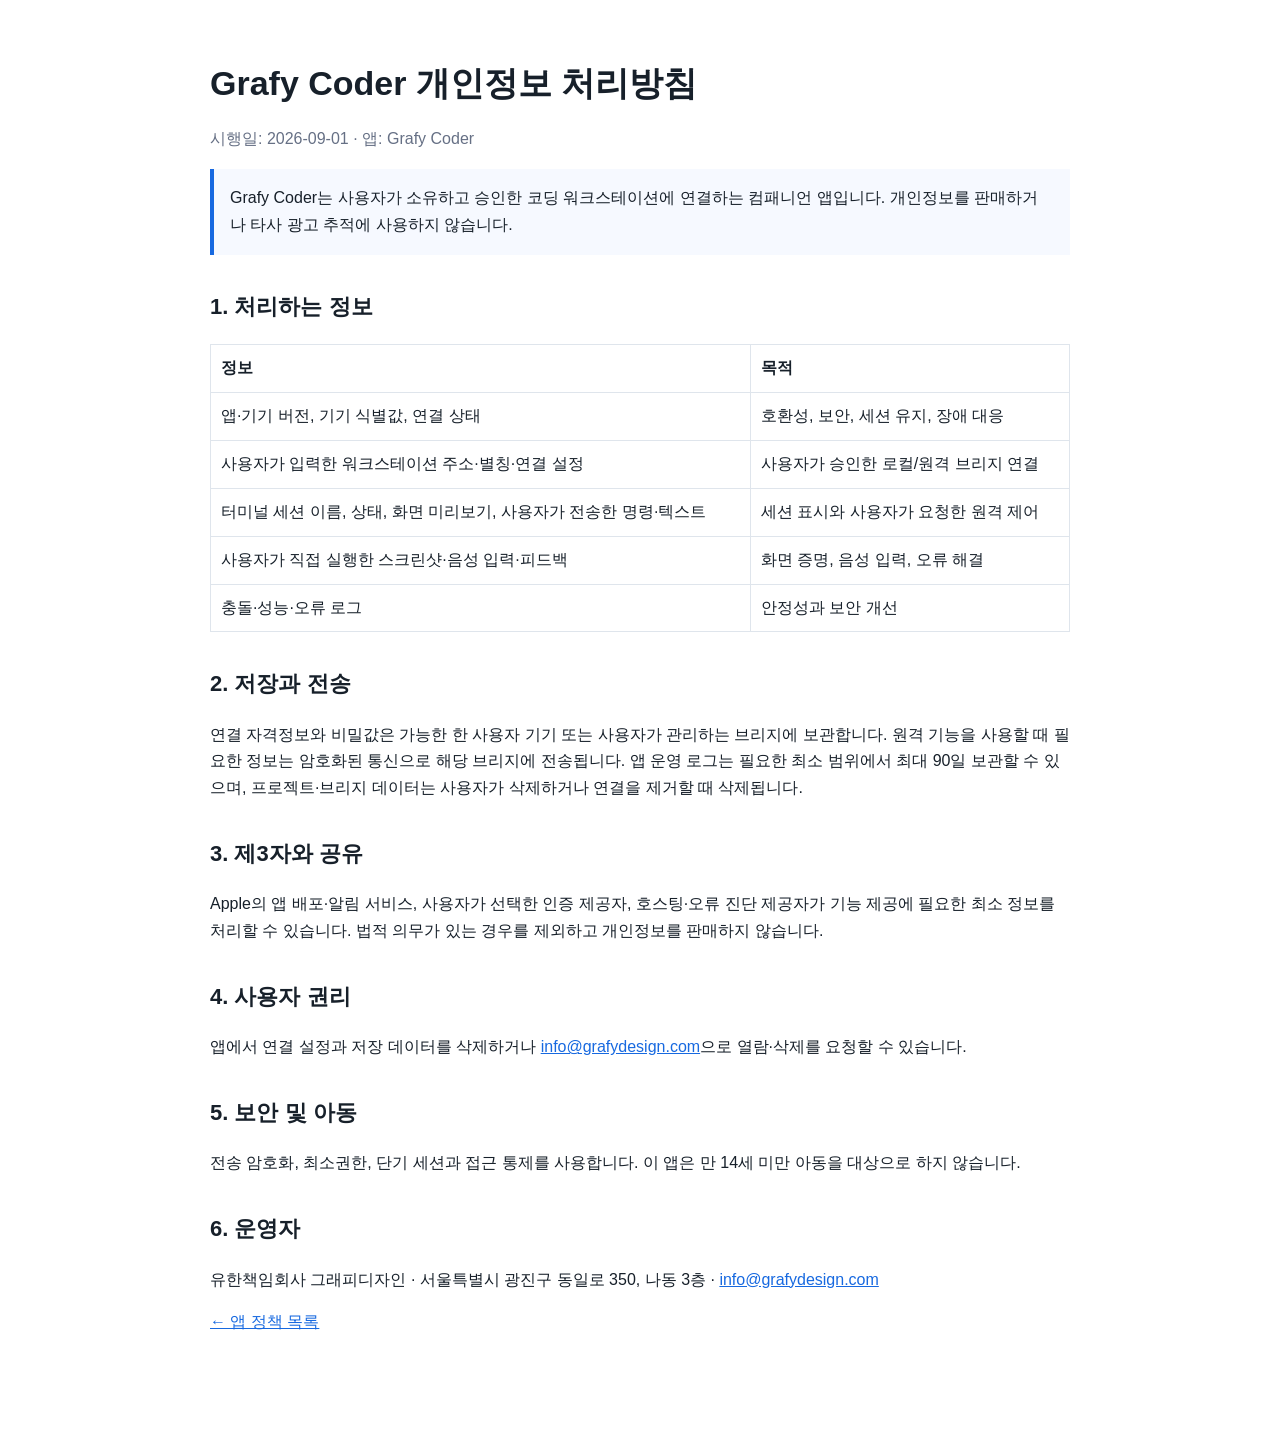
==== grafy-coder/index.html @ 720e64fc "Add privacy policies for GRAFY iOS apps" ====
<!doctype html><html lang="ko"><head><meta charset="utf-8"><meta name="viewport" content="width=device-width,initial-scale=1"><title>Grafy Coder 개인정보 처리방침</title><link rel="stylesheet" href="../style.css"></head><body><h1>Grafy Coder 개인정보 처리방침</h1><p class="muted">시행일: 2026-09-01 · 앱: Grafy Coder</p><div class="notice">Grafy Coder는 사용자가 소유하고 승인한 코딩 워크스테이션에 연결하는 컴패니언 앱입니다. 개인정보를 판매하거나 타사 광고 추적에 사용하지 않습니다.</div><h2>1. 처리하는 정보</h2><table><tr><th>정보</th><th>목적</th></tr><tr><td>앱·기기 버전, 기기 식별값, 연결 상태</td><td>호환성, 보안, 세션 유지, 장애 대응</td></tr><tr><td>사용자가 입력한 워크스테이션 주소·별칭·연결 설정</td><td>사용자가 승인한 로컬/원격 브리지 연결</td></tr><tr><td>터미널 세션 이름, 상태, 화면 미리보기, 사용자가 전송한 명령·텍스트</td><td>세션 표시와 사용자가 요청한 원격 제어</td></tr><tr><td>사용자가 직접 실행한 스크린샷·음성 입력·피드백</td><td>화면 증명, 음성 입력, 오류 해결</td></tr><tr><td>충돌·성능·오류 로그</td><td>안정성과 보안 개선</td></tr></table><h2>2. 저장과 전송</h2><p>연결 자격정보와 비밀값은 가능한 한 사용자 기기 또는 사용자가 관리하는 브리지에 보관합니다. 원격 기능을 사용할 때 필요한 정보는 암호화된 통신으로 해당 브리지에 전송됩니다. 앱 운영 로그는 필요한 최소 범위에서 최대 90일 보관할 수 있으며, 프로젝트·브리지 데이터는 사용자가 삭제하거나 연결을 제거할 때 삭제됩니다.</p><h2>3. 제3자와 공유</h2><p>Apple의 앱 배포·알림 서비스, 사용자가 선택한 인증 제공자, 호스팅·오류 진단 제공자가 기능 제공에 필요한 최소 정보를 처리할 수 있습니다. 법적 의무가 있는 경우를 제외하고 개인정보를 판매하지 않습니다.</p><h2>4. 사용자 권리</h2><p>앱에서 연결 설정과 저장 데이터를 삭제하거나 <a href="mailto:info@grafydesign.com">info@grafydesign.com</a>으로 열람·삭제를 요청할 수 있습니다.</p><h2>5. 보안 및 아동</h2><p>전송 암호화, 최소권한, 단기 세션과 접근 통제를 사용합니다. 이 앱은 만 14세 미만 아동을 대상으로 하지 않습니다.</p><h2>6. 운영자</h2><p>유한책임회사 그래피디자인 · 서울특별시 광진구 동일로 350, 나동 3층 · <a href="mailto:info@grafydesign.com">info@grafydesign.com</a></p><p><a href="../">← 앱 정책 목록</a></p></body></html>
---- style.css ----
body{font-family:-apple-system,BlinkMacSystemFont,"Segoe UI",sans-serif;max-width:860px;margin:0 auto;padding:40px 22px 80px;color:#17202a;line-height:1.68}h1{font-size:34px;line-height:1.2}h2{margin-top:34px;font-size:22px}h3{margin-top:24px}a{color:#1769e0}nav{margin:20px 0 34px;padding:16px;background:#f4f7fb;border-radius:12px}table{border-collapse:collapse;width:100%}th,td{border:1px solid #dfe5ec;padding:10px;text-align:left;vertical-align:top}.muted{color:#667085}.notice{padding:16px;border-left:4px solid #1769e0;background:#f6f9ff}code{background:#f2f4f7;padding:2px 5px;border-radius:4px}@media(max-width:600px){h1{font-size:28px}body{padding-top:24px}table{font-size:14px}}
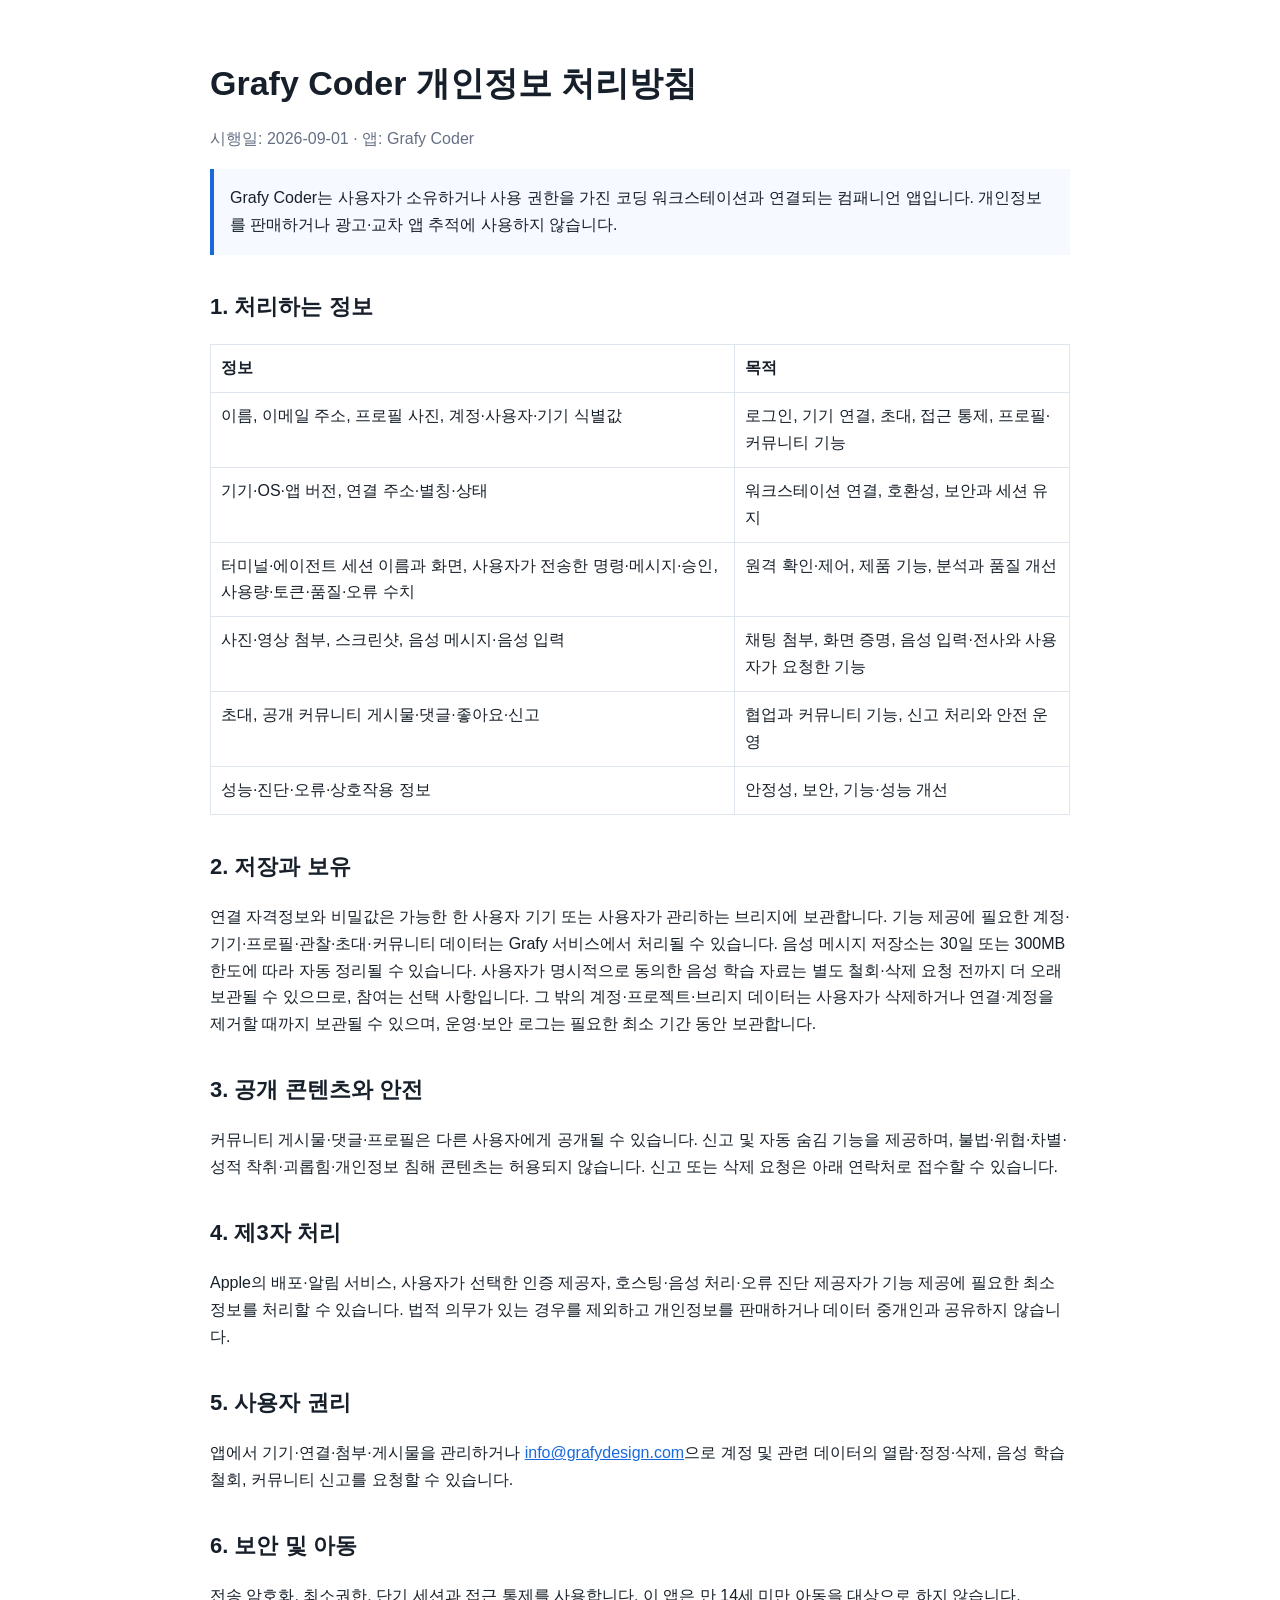
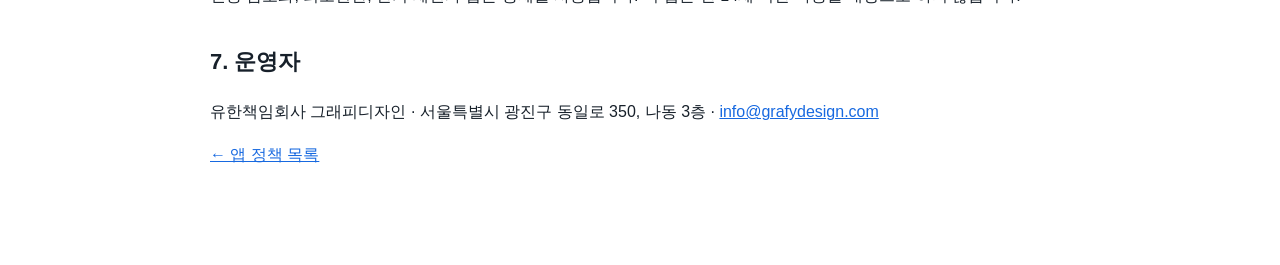
==== commit 0b51ff8a: "Correct Grafy Coder privacy disclosures" ====
--- a/grafy-coder/index.html
+++ b/grafy-coder/index.html
@@ -1 +1 @@
-<!doctype html><html lang="ko"><head><meta charset="utf-8"><meta name="viewport" content="width=device-width,initial-scale=1"><title>Grafy Coder 개인정보 처리방침</title><link rel="stylesheet" href="../style.css"></head><body><h1>Grafy Coder 개인정보 처리방침</h1><p class="muted">시행일: 2026-09-01 · 앱: Grafy Coder</p><div class="notice">Grafy Coder는 사용자가 소유하고 승인한 코딩 워크스테이션에 연결하는 컴패니언 앱입니다. 개인정보를 판매하거나 타사 광고 추적에 사용하지 않습니다.</div><h2>1. 처리하는 정보</h2><table><tr><th>정보</th><th>목적</th></tr><tr><td>앱·기기 버전, 기기 식별값, 연결 상태</td><td>호환성, 보안, 세션 유지, 장애 대응</td></tr><tr><td>사용자가 입력한 워크스테이션 주소·별칭·연결 설정</td><td>사용자가 승인한 로컬/원격 브리지 연결</td></tr><tr><td>터미널 세션 이름, 상태, 화면 미리보기, 사용자가 전송한 명령·텍스트</td><td>세션 표시와 사용자가 요청한 원격 제어</td></tr><tr><td>사용자가 직접 실행한 스크린샷·음성 입력·피드백</td><td>화면 증명, 음성 입력, 오류 해결</td></tr><tr><td>충돌·성능·오류 로그</td><td>안정성과 보안 개선</td></tr></table><h2>2. 저장과 전송</h2><p>연결 자격정보와 비밀값은 가능한 한 사용자 기기 또는 사용자가 관리하는 브리지에 보관합니다. 원격 기능을 사용할 때 필요한 정보는 암호화된 통신으로 해당 브리지에 전송됩니다. 앱 운영 로그는 필요한 최소 범위에서 최대 90일 보관할 수 있으며, 프로젝트·브리지 데이터는 사용자가 삭제하거나 연결을 제거할 때 삭제됩니다.</p><h2>3. 제3자와 공유</h2><p>Apple의 앱 배포·알림 서비스, 사용자가 선택한 인증 제공자, 호스팅·오류 진단 제공자가 기능 제공에 필요한 최소 정보를 처리할 수 있습니다. 법적 의무가 있는 경우를 제외하고 개인정보를 판매하지 않습니다.</p><h2>4. 사용자 권리</h2><p>앱에서 연결 설정과 저장 데이터를 삭제하거나 <a href="mailto:info@grafydesign.com">info@grafydesign.com</a>으로 열람·삭제를 요청할 수 있습니다.</p><h2>5. 보안 및 아동</h2><p>전송 암호화, 최소권한, 단기 세션과 접근 통제를 사용합니다. 이 앱은 만 14세 미만 아동을 대상으로 하지 않습니다.</p><h2>6. 운영자</h2><p>유한책임회사 그래피디자인 · 서울특별시 광진구 동일로 350, 나동 3층 · <a href="mailto:info@grafydesign.com">info@grafydesign.com</a></p><p><a href="../">← 앱 정책 목록</a></p></body></html>
+<!doctype html><html lang="ko"><head><meta charset="utf-8"><meta name="viewport" content="width=device-width,initial-scale=1"><title>Grafy Coder 개인정보 처리방침</title><link rel="stylesheet" href="../style.css"></head><body><h1>Grafy Coder 개인정보 처리방침</h1><p class="muted">시행일: 2026-09-01 · 앱: Grafy Coder</p><div class="notice">Grafy Coder는 사용자가 소유하거나 사용 권한을 가진 코딩 워크스테이션과 연결되는 컴패니언 앱입니다. 개인정보를 판매하거나 광고·교차 앱 추적에 사용하지 않습니다.</div><h2>1. 처리하는 정보</h2><table><tr><th>정보</th><th>목적</th></tr><tr><td>이름, 이메일 주소, 프로필 사진, 계정·사용자·기기 식별값</td><td>로그인, 기기 연결, 초대, 접근 통제, 프로필·커뮤니티 기능</td></tr><tr><td>기기·OS·앱 버전, 연결 주소·별칭·상태</td><td>워크스테이션 연결, 호환성, 보안과 세션 유지</td></tr><tr><td>터미널·에이전트 세션 이름과 화면, 사용자가 전송한 명령·메시지·승인, 사용량·토큰·품질·오류 수치</td><td>원격 확인·제어, 제품 기능, 분석과 품질 개선</td></tr><tr><td>사진·영상 첨부, 스크린샷, 음성 메시지·음성 입력</td><td>채팅 첨부, 화면 증명, 음성 입력·전사와 사용자가 요청한 기능</td></tr><tr><td>초대, 공개 커뮤니티 게시물·댓글·좋아요·신고</td><td>협업과 커뮤니티 기능, 신고 처리와 안전 운영</td></tr><tr><td>성능·진단·오류·상호작용 정보</td><td>안정성, 보안, 기능·성능 개선</td></tr></table><h2>2. 저장과 보유</h2><p>연결 자격정보와 비밀값은 가능한 한 사용자 기기 또는 사용자가 관리하는 브리지에 보관합니다. 기능 제공에 필요한 계정·기기·프로필·관찰·초대·커뮤니티 데이터는 Grafy 서비스에서 처리될 수 있습니다. 음성 메시지 저장소는 30일 또는 300MB 한도에 따라 자동 정리될 수 있습니다. 사용자가 명시적으로 동의한 음성 학습 자료는 별도 철회·삭제 요청 전까지 더 오래 보관될 수 있으므로, 참여는 선택 사항입니다. 그 밖의 계정·프로젝트·브리지 데이터는 사용자가 삭제하거나 연결·계정을 제거할 때까지 보관될 수 있으며, 운영·보안 로그는 필요한 최소 기간 동안 보관합니다.</p><h2>3. 공개 콘텐츠와 안전</h2><p>커뮤니티 게시물·댓글·프로필은 다른 사용자에게 공개될 수 있습니다. 신고 및 자동 숨김 기능을 제공하며, 불법·위협·차별·성적 착취·괴롭힘·개인정보 침해 콘텐츠는 허용되지 않습니다. 신고 또는 삭제 요청은 아래 연락처로 접수할 수 있습니다.</p><h2>4. 제3자 처리</h2><p>Apple의 배포·알림 서비스, 사용자가 선택한 인증 제공자, 호스팅·음성 처리·오류 진단 제공자가 기능 제공에 필요한 최소 정보를 처리할 수 있습니다. 법적 의무가 있는 경우를 제외하고 개인정보를 판매하거나 데이터 중개인과 공유하지 않습니다.</p><h2>5. 사용자 권리</h2><p>앱에서 기기·연결·첨부·게시물을 관리하거나 <a href="mailto:info@grafydesign.com">info@grafydesign.com</a>으로 계정 및 관련 데이터의 열람·정정·삭제, 음성 학습 철회, 커뮤니티 신고를 요청할 수 있습니다.</p><h2>6. 보안 및 아동</h2><p>전송 암호화, 최소권한, 단기 세션과 접근 통제를 사용합니다. 이 앱은 만 14세 미만 아동을 대상으로 하지 않습니다.</p><h2>7. 운영자</h2><p>유한책임회사 그래피디자인 · 서울특별시 광진구 동일로 350, 나동 3층 · <a href="mailto:info@grafydesign.com">info@grafydesign.com</a></p><p><a href="../">← 앱 정책 목록</a></p></body></html>
